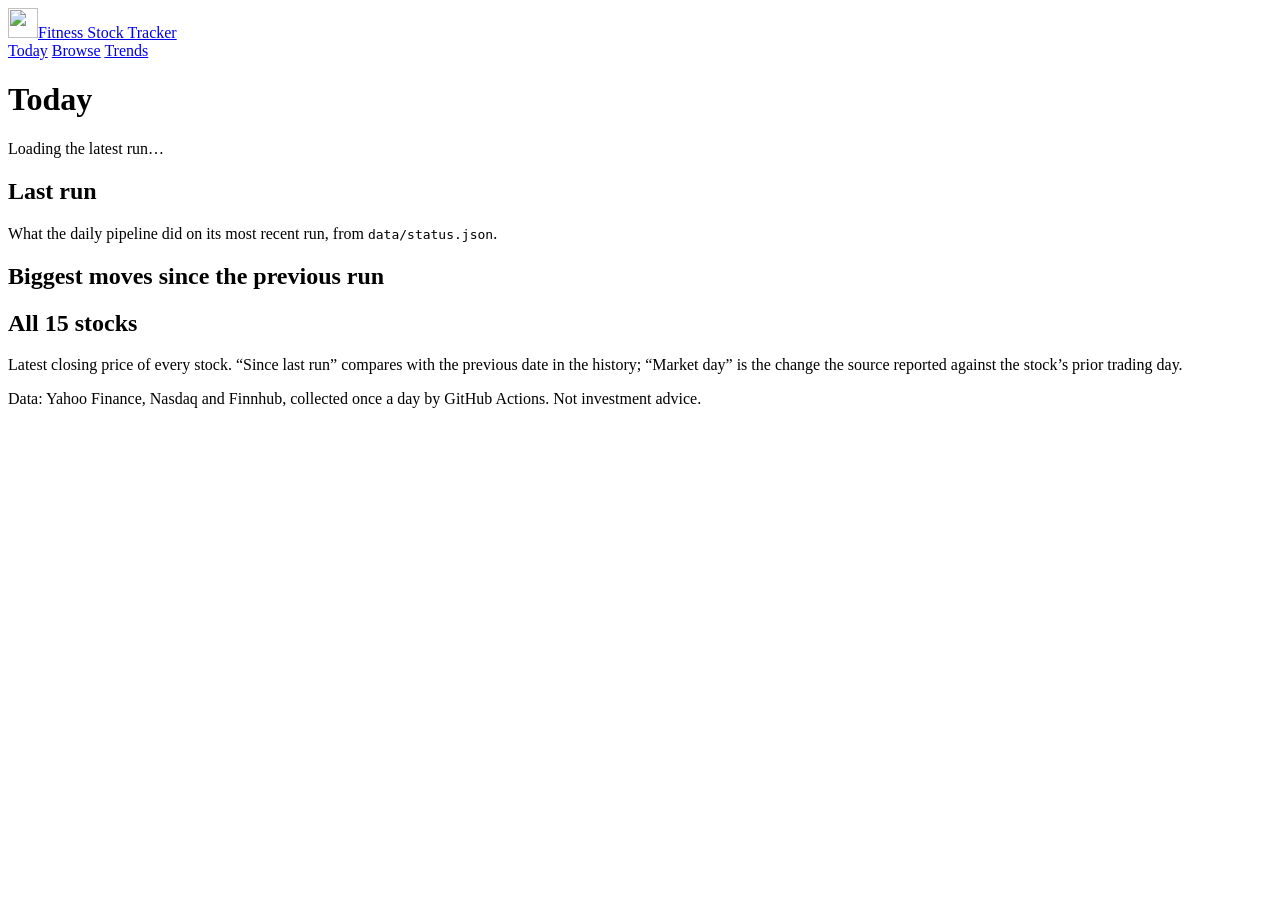
==== index.html @ 605ce611 "Today page: last run, source status, counts, biggest moves, latest values Co-Authored-By: Claude Opu" ====
<!doctype html>
<html lang="en">
<head>
  <meta charset="utf-8">
  <meta name="viewport" content="width=device-width, initial-scale=1">
  <title>Today · Fitness Stock Tracker</title>
  <meta name="description" content="Latest prices and biggest moves for 15 fitness company stocks.">
  <meta name="theme-color" content="#1f5fbf">
  <link rel="manifest" href="manifest.webmanifest">
  <link rel="icon" href="icons/favicon-64.png" type="image/png">
  <link rel="apple-touch-icon" href="icons/apple-touch-icon.png">
  <link rel="stylesheet" href="assets/style.css">
</head>
<body>
  <nav class="nav" aria-label="Main">
    <div class="nav-inner">
      <a class="brand" href="index.html"><img src="icons/icon-192.png" alt="" width="30" height="30"><span>Fitness Stock Tracker</span></a>
      <div class="nav-links">
        <a href="index.html" aria-current="page">Today</a>
        <a href="browse.html">Browse</a>
        <a href="trends.html">Trends</a>
      </div>
    </div>
  </nav>
  <main>
    <div id="offline-notice" class="notice" hidden></div>
    <div class="page-head">
      <div>
        <h1>Today</h1>
        <p id="last-run">Loading the latest run…</p>
      </div>
    </div>

    <section class="scoreboard panel" id="scoreboard" aria-live="polite"></section>

    <section class="section" aria-labelledby="run-h">
      <h2 id="run-h">Last run</h2>
      <p class="lead">What the daily pipeline did on its most recent run, from <code>data/status.json</code>.</p>
      <div class="run-grid">
        <div class="panel stat-list" id="counts"></div>
        <div class="panel" id="sources"></div>
      </div>
    </section>

    <section class="section" aria-labelledby="moves-h">
      <h2 id="moves-h">Biggest moves since the previous run</h2>
      <p class="lead" id="moves-lead"></p>
      <div class="panel table-wrap" id="moves"></div>
    </section>

    <section class="section" aria-labelledby="all-h">
      <h2 id="all-h">All 15 stocks</h2>
      <p class="lead">Latest closing price of every stock. “Since last run” compares with the previous date in the history; “Market day” is the change the source reported against the stock’s prior trading day.</p>
      <div class="panel table-wrap" id="latest"></div>
    </section>

    <p class="footer">Data: Yahoo Finance, Nasdaq and Finnhub, collected once a day by GitHub Actions. Not investment advice.</p>
  </main>
  <script src="assets/app.js"></script>
  <script src="assets/today.js"></script>
</body>
</html>
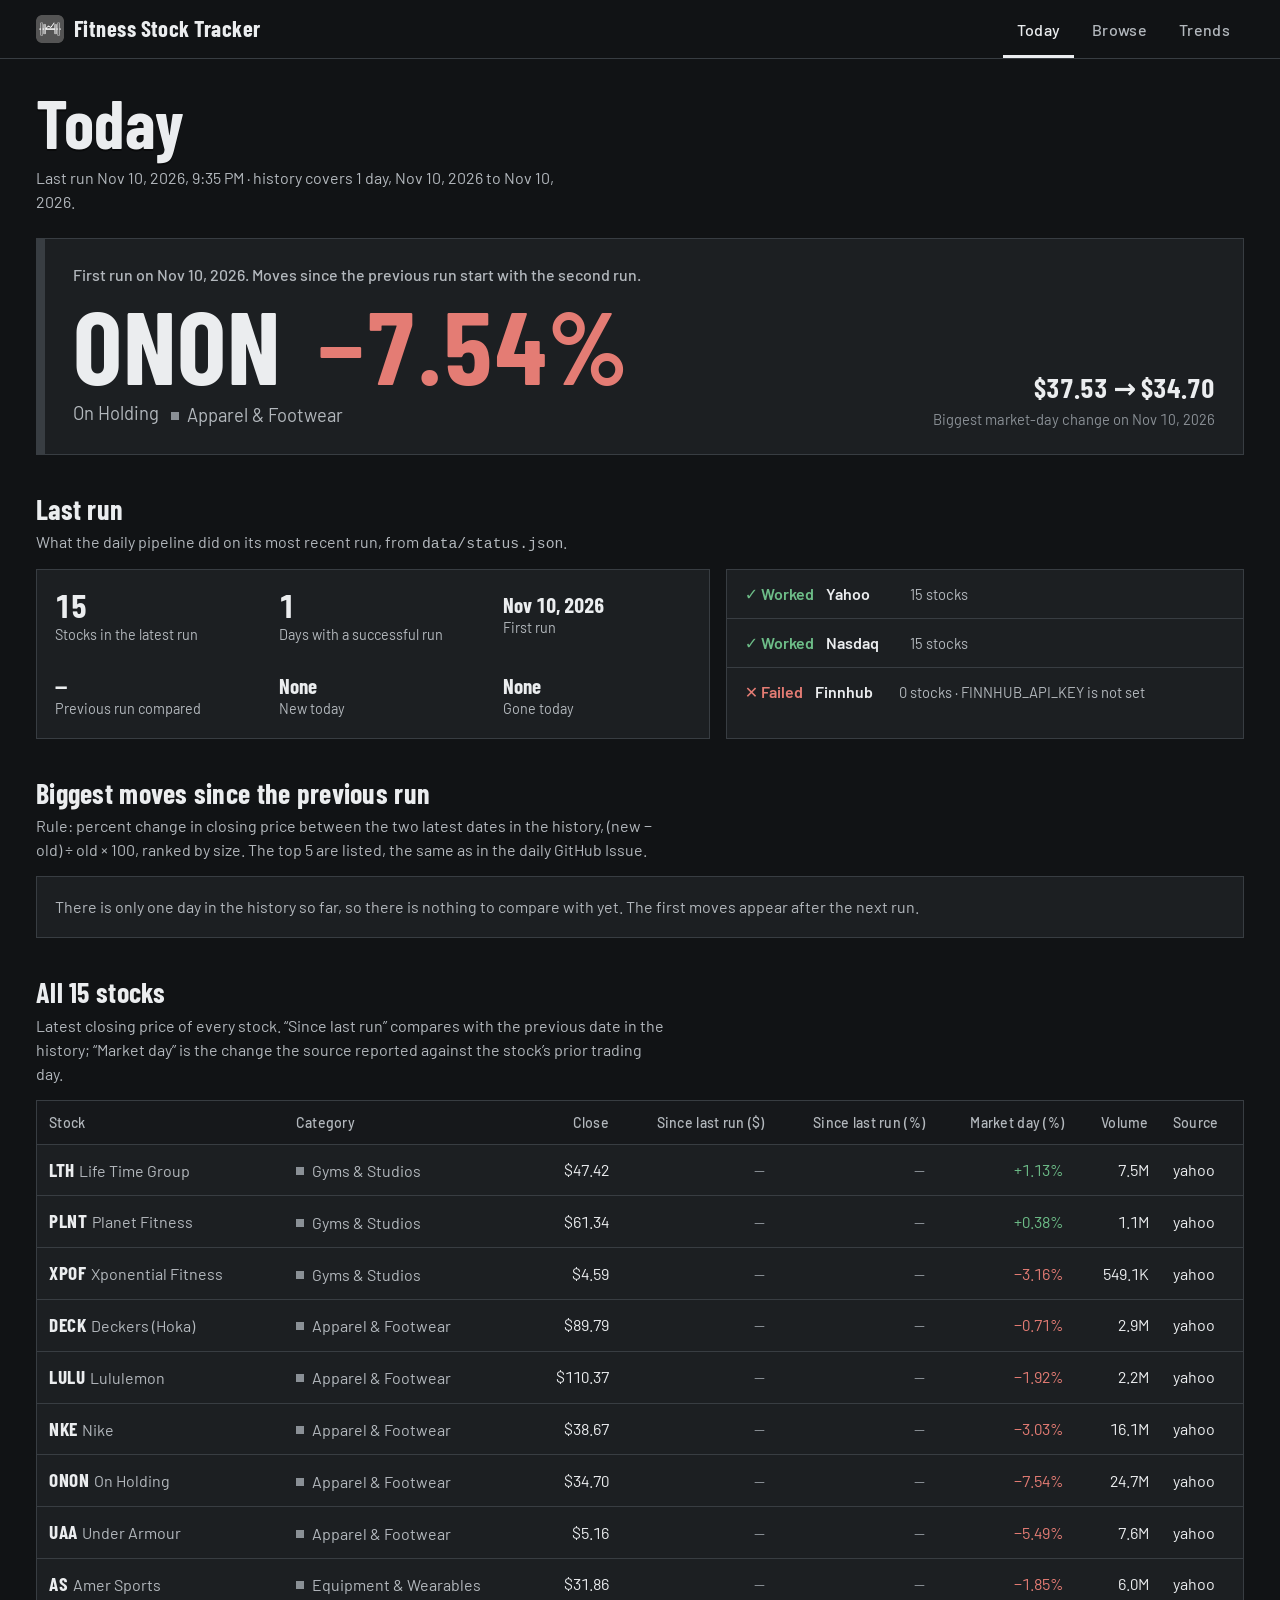
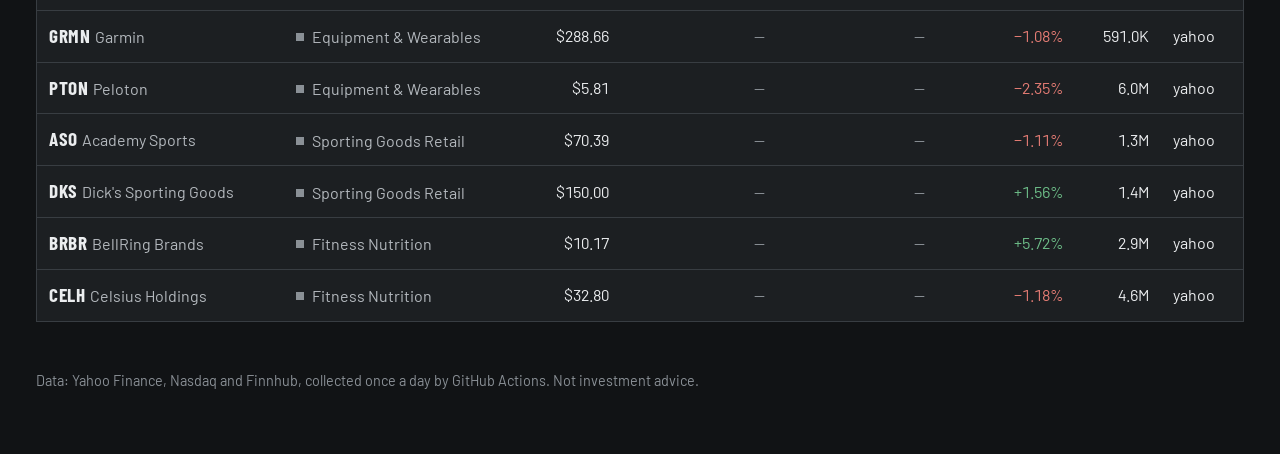
==== commit 0dafd9de: "Industrial theme: brick wall, black iron nav, charcoal panels, color only for gains and losses Co-Au" ====
--- a/index.html
+++ b/index.html
@@ -5,7 +5,7 @@
   <meta name="viewport" content="width=device-width, initial-scale=1">
   <title>Today · Fitness Stock Tracker</title>
   <meta name="description" content="Latest prices and biggest moves for 15 fitness company stocks.">
-  <meta name="theme-color" content="#1f5fbf">
+  <meta name="theme-color" content="#111315">
   <link rel="manifest" href="manifest.webmanifest">
   <link rel="icon" href="icons/favicon-64.png" type="image/png">
   <link rel="apple-touch-icon" href="icons/apple-touch-icon.png">
--- a/assets/style.css
+++ b/assets/style.css
@@ -0,0 +1,330 @@
+/* Fitness Stock Tracker: one stylesheet shared by all three pages.
+   Look: a stock board on the painted gray brick wall of an industrial gym.
+   Neutral iron and charcoal everywhere; color only for gains and losses.
+   Fonts: Barlow Condensed Bold (titles, headings, tickers) and Barlow
+   (everything else), stored in assets/fonts so the site works offline. */
+
+@font-face { font-family: "Barlow"; font-weight: 400; font-display: swap; src: url("fonts/barlow-latin-400-normal.woff2") format("woff2"); }
+@font-face { font-family: "Barlow"; font-weight: 500; font-display: swap; src: url("fonts/barlow-latin-500-normal.woff2") format("woff2"); }
+@font-face { font-family: "Barlow"; font-weight: 600; font-display: swap; src: url("fonts/barlow-latin-600-normal.woff2") format("woff2"); }
+@font-face { font-family: "Barlow Condensed"; font-weight: 600; font-display: swap; src: url("fonts/barlow-condensed-latin-600-normal.woff2") format("woff2"); }
+@font-face { font-family: "Barlow Condensed"; font-weight: 700; font-display: swap; src: url("fonts/barlow-condensed-latin-700-normal.woff2") format("woff2"); }
+
+:root {
+  color-scheme: dark;
+  /* base palette */
+  --page: #111315;      /* near-black page base */
+  --surface: #1c1f22;   /* charcoal stock panels */
+  --surface-2: #16181b; /* table header strip, inputs */
+  --line: #383d42;      /* gunmetal borders */
+  --ink: #ebedef;       /* off-white primary text */
+  --ink-2: #b3b8bd;     /* secondary text */
+  --muted: #8a9096;     /* labels, empty values */
+  --grid: #2a2e32;      /* chart gridlines */
+  /* performance: the only color on the page */
+  --up: #6dbd88;
+  --down: #e47c74;
+  --flat: #8a9096;
+  /* chart bars */
+  --pos-bar: #4f9d6b;
+  --neg-bar: #c8615a;
+  --seq-bar: #8d949a;
+  /* chart line identity by category (Trends chart only) */
+  --cat-gyms: #e66767;
+  --cat-apparel: #3987e5;
+  --cat-equipment: #c98500;
+  --cat-retail: #2f9e44;
+  --cat-nutrition: #9085e9;
+  --focus: #ebedef;
+  --body: "Barlow", system-ui, -apple-system, "Segoe UI", sans-serif;
+  --display: "Barlow Condensed", "Barlow", system-ui, sans-serif;
+  --gap: 16px;
+}
+
+*, *::before, *::after { box-sizing: border-box; }
+html { -webkit-text-size-adjust: 100%; }
+body {
+  margin: 0;
+  color: var(--ink);
+  font: 400 16px/1.5 var(--body);
+  background-color: var(--page);
+  /* painted brick, darkened toward the middle and the bottom so the
+     texture shows most around the title and in the outer margins */
+  background-image:
+    radial-gradient(ellipse 62% 75% at 50% 62%, rgba(17, 19, 21, 0.62), rgba(17, 19, 21, 0) 78%),
+    linear-gradient(to bottom, rgba(17, 19, 21, 0) 0, rgba(17, 19, 21, 0.2) 420px, rgba(17, 19, 21, 0.55) 100%),
+    url("img/brick.svg");
+  background-size: auto, auto, 320px 216px;
+}
+a { color: var(--ink); text-underline-offset: 3px; }
+a:hover { text-decoration-thickness: 2px; }
+:focus-visible { outline: 2px solid var(--focus); outline-offset: 2px; }
+h1, h2, h3 { font-family: var(--display); font-weight: 700; line-height: 1.05; margin: 0; letter-spacing: 0.01em; }
+h1 { font-size: clamp(2.6rem, 6vw, 4.25rem); }
+h2 { font-size: 1.75rem; }
+h3 { font-size: 1.3rem; }
+p { margin: 0; }
+code { font-size: 0.92em; }
+.num, td.n, th.n { font-variant-numeric: tabular-nums lining-nums; }
+.visually-hidden { position: absolute; width: 1px; height: 1px; overflow: hidden; clip: rect(0 0 0 0); white-space: nowrap; }
+
+/* ---------- navigation bar (same on every page) ---------- */
+.nav {
+  position: sticky; top: 0; z-index: 10;
+  background: var(--page);
+  border-bottom: 1px solid var(--line);
+}
+.nav-inner {
+  max-width: 1240px; margin: 0 auto; padding: 0 16px;
+  display: flex; align-items: stretch; gap: 24px; min-height: 58px;
+}
+.brand {
+  display: flex; align-items: center; gap: 10px;
+  font-family: var(--display); font-weight: 700; font-size: 1.4rem; letter-spacing: 0.02em;
+  color: var(--ink); text-decoration: none; white-space: nowrap;
+}
+.brand img { width: 28px; height: 28px; filter: grayscale(1) contrast(1.1); }
+.nav-links { display: flex; gap: 4px; margin-left: auto; }
+.nav-links a {
+  display: flex; align-items: center;
+  font: 500 1rem var(--body); letter-spacing: 0.02em;
+  color: var(--ink-2); text-decoration: none;
+  padding: 0 14px;
+  box-shadow: inset 0 -3px 0 transparent;
+}
+.nav-links a:hover { color: var(--ink); box-shadow: inset 0 -3px 0 var(--line); }
+.nav-links a[aria-current="page"] { color: var(--ink); box-shadow: inset 0 -3px 0 var(--ink); }
+.nav-links a:focus-visible { outline-offset: -4px; }
+@media (max-width: 560px) {
+  .nav-inner { gap: 8px; }
+  .brand span { display: none; }
+  .nav-links a { padding: 0 10px; }
+}
+
+/* ---------- page layout ---------- */
+main { max-width: 1240px; margin: 0 auto; padding: 28px 16px 64px; }
+.page-head { display: flex; flex-wrap: wrap; align-items: end; justify-content: space-between; gap: 8px 24px; margin-bottom: 24px; }
+.page-head h1 { text-shadow: 0 2px 0 rgba(0, 0, 0, 0.45); }
+.page-head p { color: var(--ink-2); max-width: 62ch; margin-top: 8px; }
+.section { margin-top: 40px; }
+.section > h2 { margin-bottom: 6px; }
+.section > .lead { color: var(--ink-2); margin-bottom: 14px; max-width: 70ch; }
+.panel {
+  background: var(--surface);
+  border: 1px solid var(--line);
+}
+.notice {
+  padding: 10px 14px; margin-bottom: 16px;
+  background: var(--surface); border: 1px solid var(--line); border-left: 4px solid var(--ink-2);
+  color: var(--ink-2);
+}
+.notice[hidden] { display: none; }
+.footer { color: var(--muted); font-size: 0.9rem; margin-top: 48px; }
+
+/* ---------- Browse hero: title on the brick, dumbbell opposite ---------- */
+.hero {
+  position: relative;
+  min-height: 232px;
+  display: flex; align-items: flex-end;
+  margin: -28px 0 24px;
+  padding: 40px 0 24px;
+}
+.hero-text { position: relative; z-index: 1; max-width: min(62ch, calc(100% - 400px)); }
+.hero h1 { font-size: clamp(3.4rem, 9vw, 6rem); line-height: 0.9; }
+.hero p { text-shadow: 0 1px 0 rgba(0, 0, 0, 0.6); }
+.dumbbell {
+  position: absolute; right: 0; top: 50%;
+  width: clamp(260px, 32vw, 420px); height: auto;
+  transform: translateY(-46%);
+  filter: drop-shadow(0 8px 6px rgba(0, 0, 0, 0.5));
+  pointer-events: none; user-select: none;
+}
+@media (max-width: 900px) {
+  .hero-text { max-width: calc(100% - 38vw); }
+  .dumbbell { width: 36vw; }
+}
+@media (max-width: 600px) {
+  .hero { min-height: 0; padding-top: 28px; }
+  .hero-text { max-width: none; }
+  .dumbbell { display: none; }
+}
+
+/* ---------- up / down values ---------- */
+.up { color: var(--up); }
+.down { color: var(--down); }
+.flat { color: var(--flat); }
+
+/* ---------- category tag (neutral: color is reserved for performance) ---------- */
+.plate {
+  display: inline-block; width: 8px; height: 8px;
+  margin-right: 8px; vertical-align: 0.05em;
+  background: var(--muted);
+}
+.cat-tag { display: inline-flex; align-items: center; color: var(--ink-2); white-space: nowrap; }
+
+/* ---------- tables ---------- */
+.table-wrap { overflow-x: auto; }
+table { width: 100%; border-collapse: collapse; }
+th, td { padding: 11px 12px; text-align: left; border-bottom: 1px solid var(--line); white-space: nowrap; }
+th { font-weight: 500; color: var(--ink-2); font-size: 0.88rem; letter-spacing: 0.02em; background: var(--surface-2); }
+td.n, th.n { text-align: right; }
+tbody tr:last-child td { border-bottom: 0; }
+tbody tr:hover td { background: #22262a; }
+.ticker { font-family: var(--display); font-weight: 700; font-size: 1.2rem; letter-spacing: 0.03em; color: var(--ink); }
+.company { color: var(--ink-2); }
+th button.sort {
+  all: unset; cursor: pointer; display: inline-flex; gap: 5px; align-items: center;
+}
+th button.sort:hover { color: var(--ink); }
+th button.sort:focus-visible { outline: 2px solid var(--focus); outline-offset: 3px; }
+th[aria-sort="ascending"] .arrow::after { content: "▲"; font-size: 0.65em; }
+th[aria-sort="descending"] .arrow::after { content: "▼"; font-size: 0.65em; }
+th[aria-sort] { color: var(--ink); box-shadow: inset 0 -2px 0 var(--ink); }
+
+/* ---------- form controls ---------- */
+.controls { display: flex; flex-wrap: wrap; gap: 12px 16px; align-items: end; margin-bottom: 16px; }
+.field { display: flex; flex-direction: column; gap: 5px; font-size: 0.88rem; color: var(--ink-2); }
+input[type="search"], input[type="number"], select {
+  font: 400 1rem var(--body); color: var(--ink); background: var(--surface-2);
+  border: 1px solid var(--line); border-radius: 0; padding: 8px 10px; min-height: 42px;
+}
+input::placeholder { color: var(--muted); }
+input[type="search"] { min-width: 220px; }
+input[type="number"] { width: 110px; }
+input:hover, select:hover { border-color: #5a6066; }
+.check { display: inline-flex; align-items: center; gap: 8px; min-height: 42px; color: var(--ink); }
+.check input { width: 18px; height: 18px; accent-color: var(--ink); }
+button.btn {
+  font: 500 0.95rem var(--body); color: var(--ink); background: transparent;
+  border: 1px solid var(--line); border-radius: 0; padding: 8px 14px; min-height: 42px; cursor: pointer;
+}
+button.btn:hover { border-color: var(--ink); }
+
+/* ---------- star button ---------- */
+button.star {
+  all: unset; cursor: pointer; font-size: 1.2rem; line-height: 1; width: 32px; height: 32px;
+  display: inline-grid; place-items: center; color: var(--muted);
+}
+button.star[aria-pressed="true"] { color: var(--ink); }
+button.star:hover { color: var(--ink); background: var(--surface-2); }
+button.star:focus-visible { outline: 2px solid var(--focus); }
+
+/* ---------- details: numbers behind a chart ---------- */
+details.numbers { margin-top: 12px; }
+details.numbers summary { cursor: pointer; color: var(--ink); font-weight: 500; text-decoration: underline; text-underline-offset: 3px; }
+details.numbers table { margin-top: 8px; font-size: 0.92rem; }
+
+/* ---------- charts ---------- */
+.chart-box { position: relative; height: 340px; padding: 12px 12px 8px; }
+@media (max-width: 560px) { .chart-box { height: 280px; } }
+
+/* ---------- Today: scoreboard ---------- */
+.scoreboard {
+  position: relative; overflow: hidden;
+  display: grid; grid-template-columns: 1fr auto; gap: 8px 32px; align-items: end;
+  padding: 24px 28px 24px 36px;
+}
+.scoreboard::before { content: ""; position: absolute; left: 0; top: 0; bottom: 0; width: 8px; background: var(--line); }
+.scoreboard .label { color: var(--ink-2); font-weight: 500; grid-column: 1 / -1; }
+.scoreboard .big {
+  font-family: var(--display); font-weight: 700; line-height: 0.95;
+  font-size: clamp(3.2rem, 11vw, 6.5rem); letter-spacing: 0.01em;
+  display: flex; flex-wrap: wrap; gap: 0 0.35em; align-items: baseline;
+}
+.scoreboard .big .move { font-variant-numeric: tabular-nums; }
+.scoreboard .who { font-size: 1.15rem; margin-top: 6px; }
+.scoreboard .who .company { margin-right: 12px; }
+.scoreboard .side { text-align: right; font-variant-numeric: tabular-nums; }
+.scoreboard .side .from-to { font-family: var(--display); font-weight: 700; font-size: 1.7rem; }
+.scoreboard .side .when { color: var(--muted); font-size: 0.92rem; }
+@media (max-width: 640px) {
+  .scoreboard { grid-template-columns: 1fr; padding: 20px 16px 20px 26px; }
+  .scoreboard .side { text-align: left; }
+}
+
+/* ---------- Today: run status ---------- */
+.run-grid { display: grid; grid-template-columns: 1.3fr 1fr; gap: var(--gap); }
+@media (max-width: 760px) { .run-grid { grid-template-columns: 1fr; } }
+.stat-list { display: grid; grid-template-columns: repeat(3, 1fr); padding: 6px 0; }
+@media (max-width: 480px) { .stat-list { grid-template-columns: repeat(2, 1fr); } }
+.stat { padding: 12px 18px; }
+.stat .v { font-family: var(--display); font-weight: 700; font-size: 2rem; line-height: 1.1; }
+.stat .k { color: var(--ink-2); font-size: 0.9rem; }
+.stat .v.small { font-size: 1.3rem; padding-top: 6px; }
+.source-row { display: flex; gap: 12px; align-items: baseline; padding: 12px 18px; border-bottom: 1px solid var(--line); }
+.source-row:last-child { border-bottom: 0; }
+.source-row .badge { font-weight: 600; white-space: nowrap; }
+.source-row .badge.ok { color: var(--up); }
+.source-row .badge.fail { color: var(--down); }
+.source-row .name { font-weight: 600; text-transform: capitalize; min-width: 72px; }
+.source-row .detail { color: var(--ink-2); font-size: 0.92rem; }
+.empty { padding: 18px; color: var(--ink-2); }
+
+/* ---------- Browse ---------- */
+.filters-panel { padding: 16px; margin-bottom: var(--gap); }
+.filters-panel .controls { margin-bottom: 0; }
+.shortlist { display: flex; flex-wrap: wrap; gap: 8px; align-items: center; padding: 10px 16px; margin-bottom: var(--gap); }
+.shortlist .title { font-family: var(--display); font-weight: 700; font-size: 1.15rem; margin-right: 6px; }
+.shortlist .chip {
+  display: inline-flex; align-items: center; gap: 6px; padding: 3px 4px 3px 10px;
+  border: 1px solid var(--line); background: var(--surface-2); font-variant-numeric: tabular-nums;
+}
+.shortlist .chip button { all: unset; cursor: pointer; padding: 0 6px; color: var(--muted); }
+.shortlist .chip button:hover { color: var(--ink); }
+.shortlist .chip button:focus-visible { outline: 2px solid var(--focus); }
+.result-count { color: var(--ink-2); margin: 0 0 8px; font-size: 0.92rem; }
+
+/* the stock board */
+.board td { font-variant-numeric: tabular-nums lining-nums; }
+.board th, .board td { padding-left: 11px; padding-right: 11px; }
+.board .col-star { width: 44px; min-width: 44px; padding: 0 0 0 8px; }
+.board td.stock { white-space: normal; min-width: 140px; max-width: 200px; }
+.board td.stock .ticker { display: block; line-height: 1.05; }
+.board td.stock .company { display: block; font-size: 0.9rem; line-height: 1.3; margin-top: 2px; }
+.board td.price { font-size: 1.12rem; font-weight: 600; color: var(--ink); }
+.board td.perf { font-weight: 600; }
+.board td.perf.key { font-size: 1.12rem; }
+.board th.split, .board td.split { border-left: 1px solid var(--line); }
+/* keep the ticker in view when the table scrolls sideways */
+.board .col-star, .board td.stock, .board th.col-stock {
+  position: sticky; z-index: 1; background: var(--surface);
+}
+.board .col-star { left: 0; }
+.board td.stock, .board th.col-stock { left: 44px; box-shadow: inset -1px 0 0 var(--line); }
+.board thead .col-star, .board thead th.col-stock { background: var(--surface-2); }
+.board tbody tr:hover td.stock, .board tbody tr:hover .col-star { background: #22262a; }
+@media (max-width: 600px) {
+  th, td { padding: 10px 10px; }
+  .board td.stock { min-width: 118px; max-width: 150px; }
+  .board td.stock .company { font-size: 0.85rem; }
+  .filters-panel { padding: 12px; }
+  input[type="search"] { min-width: 0; width: 100%; }
+  .filters-panel .field:first-child { flex: 1 1 100%; }
+}
+
+/* ---------- Trends ---------- */
+.explorer .panel { padding: 16px 16px 8px; }
+.explorer-controls { margin-bottom: 8px; }
+.quick { display: flex; gap: 8px; flex-wrap: wrap; }
+.item-picker { border: 0; margin: 0 0 4px; padding: 0; display: flex; flex-wrap: wrap; gap: 6px; }
+.pick {
+  display: inline-flex; align-items: center; gap: 8px; cursor: pointer;
+  padding: 5px 10px; border: 1px solid var(--line); font-size: 0.92rem; user-select: none;
+}
+.pick input { position: absolute; opacity: 0; pointer-events: none; }
+.pick svg { flex: none; }
+.pick:has(input:checked) { border-color: var(--ink-2); background: var(--surface-2); font-weight: 600; }
+.pick:has(input:not(:checked)) { color: var(--muted); }
+.pick:has(input:not(:checked)) svg { opacity: 0.35; }
+.pick:has(input:focus-visible) { outline: 2px solid var(--focus); outline-offset: 2px; }
+.chart-note { color: var(--muted); font-size: 0.9rem; padding: 0 4px 8px; }
+.finding { margin-top: 44px; }
+.finding h2 { font-size: clamp(1.6rem, 3.4vw, 2.1rem); max-width: 30ch; }
+.finding .explain { color: var(--ink-2); margin: 10px 0 14px; max-width: 72ch; }
+.finding .how { color: var(--muted); font-size: 0.92rem; margin-top: 6px; max-width: 72ch; }
+.finding .panel { padding: 8px 8px 12px; }
+.finding details.numbers { padding: 0 10px; }
+
+@media (prefers-reduced-motion: reduce) {
+  * { animation: none !important; transition: none !important; }
+}
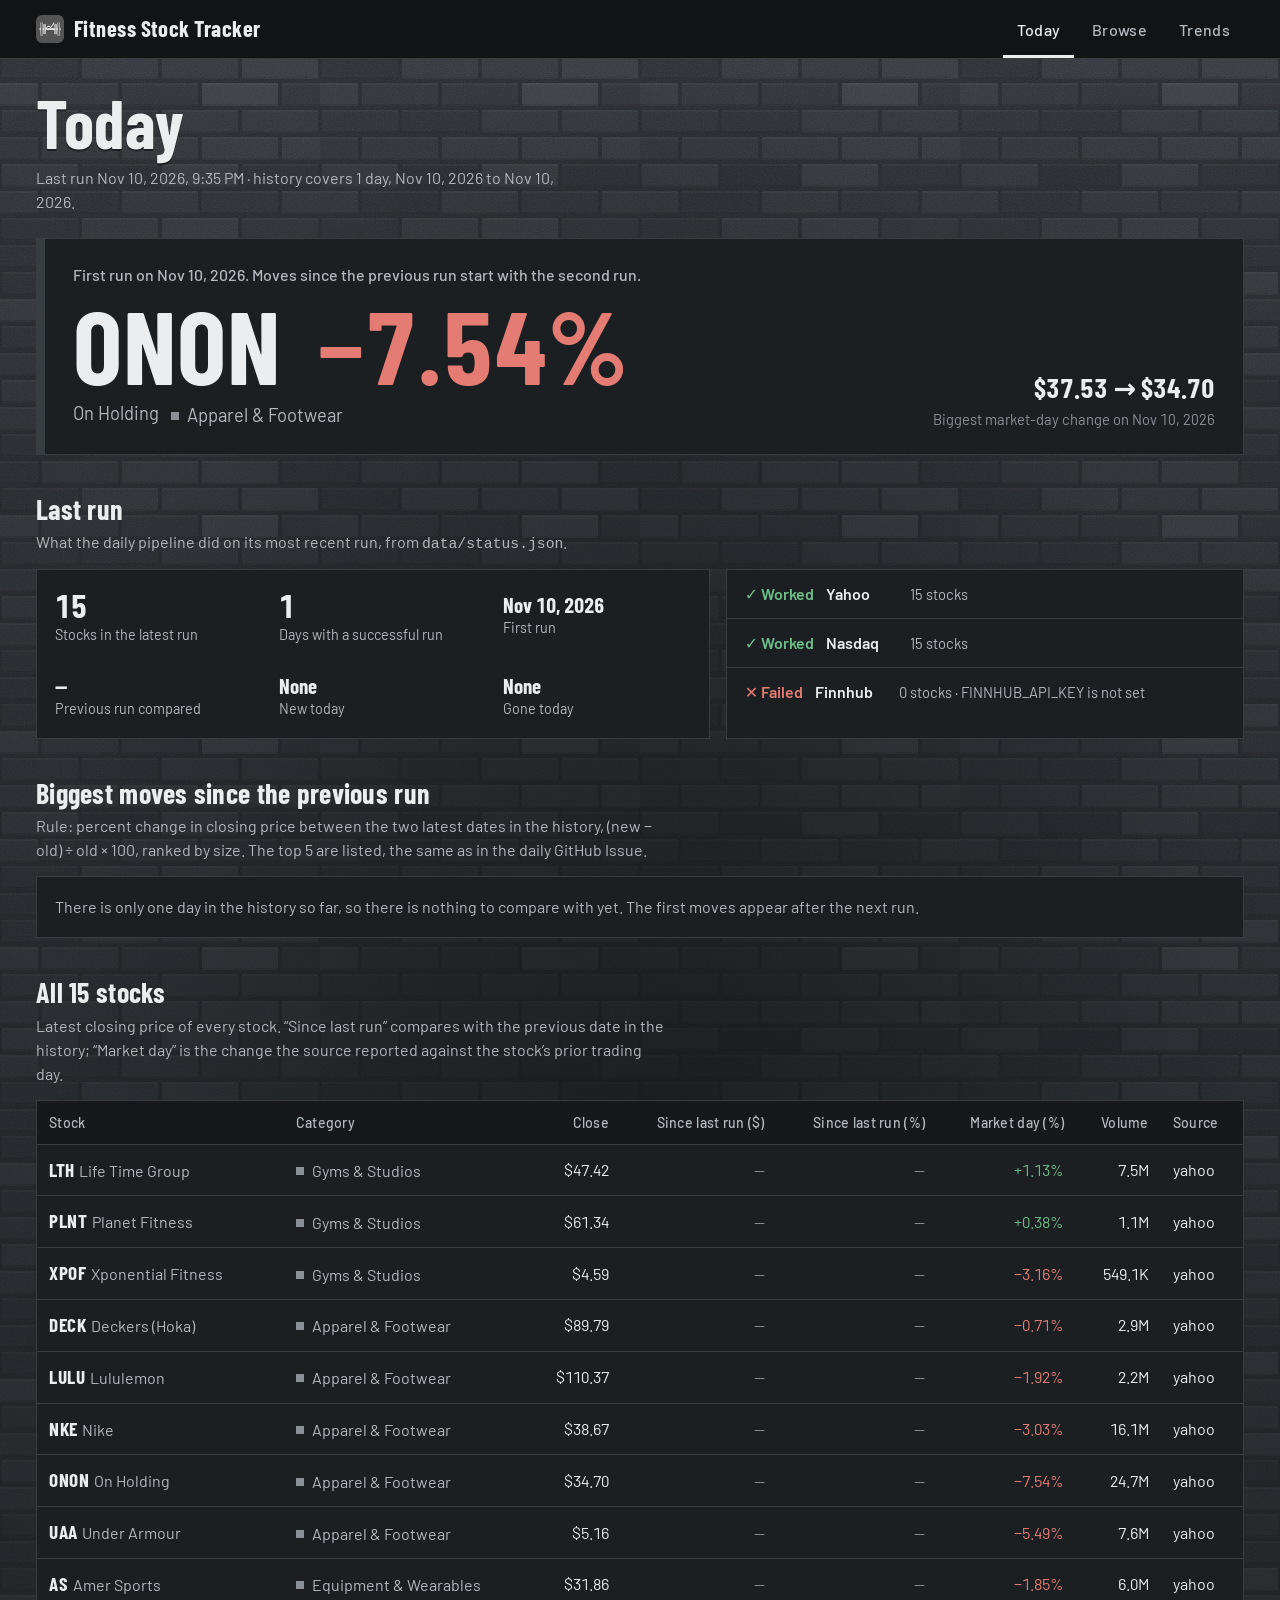
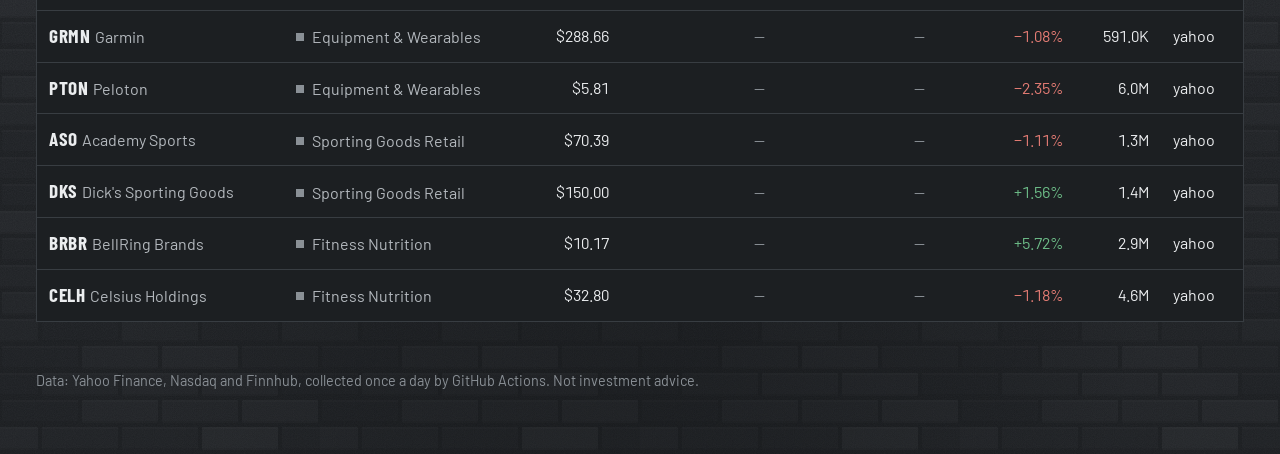
==== commit 5fed748c: "Fix stale styles after updates (versioned CSS/JS, service worker revalidates) and shrink the dumbbel" ====
--- a/index.html
+++ b/index.html
@@ -9,7 +9,7 @@
   <link rel="manifest" href="manifest.webmanifest">
   <link rel="icon" href="icons/favicon-64.png" type="image/png">
   <link rel="apple-touch-icon" href="icons/apple-touch-icon.png">
-  <link rel="stylesheet" href="assets/style.css">
+  <link rel="stylesheet" href="assets/style.css?v=4">
 </head>
 <body>
   <nav class="nav" aria-label="Main">
@@ -56,7 +56,7 @@
 
     <p class="footer">Data: Yahoo Finance, Nasdaq and Finnhub, collected once a day by GitHub Actions. Not investment advice.</p>
   </main>
-  <script src="assets/app.js"></script>
-  <script src="assets/today.js"></script>
+  <script src="assets/app.js?v=4"></script>
+  <script src="assets/today.js?v=4"></script>
 </body>
 </html>
--- a/assets/style.css
+++ b/assets/style.css
@@ -124,24 +124,24 @@
 /* ---------- Browse hero: title on the brick, dumbbell opposite ---------- */
 .hero {
   position: relative;
-  min-height: 232px;
+  min-height: 200px;
   display: flex; align-items: flex-end;
   margin: -28px 0 24px;
   padding: 40px 0 24px;
 }
-.hero-text { position: relative; z-index: 1; max-width: min(62ch, calc(100% - 400px)); }
+.hero-text { position: relative; z-index: 1; max-width: min(62ch, calc(100% - 330px)); }
 .hero h1 { font-size: clamp(3.4rem, 9vw, 6rem); line-height: 0.9; }
 .hero p { text-shadow: 0 1px 0 rgba(0, 0, 0, 0.6); }
 .dumbbell {
   position: absolute; right: 0; top: 50%;
-  width: clamp(260px, 32vw, 420px); height: auto;
+  width: clamp(190px, 23vw, 300px); height: auto;
   transform: translateY(-46%);
   filter: drop-shadow(0 8px 6px rgba(0, 0, 0, 0.5));
   pointer-events: none; user-select: none;
 }
 @media (max-width: 900px) {
-  .hero-text { max-width: calc(100% - 38vw); }
-  .dumbbell { width: 36vw; }
+  .hero-text { max-width: calc(100% - 30vw); }
+  .dumbbell { width: 26vw; }
 }
 @media (max-width: 600px) {
   .hero { min-height: 0; padding-top: 28px; }
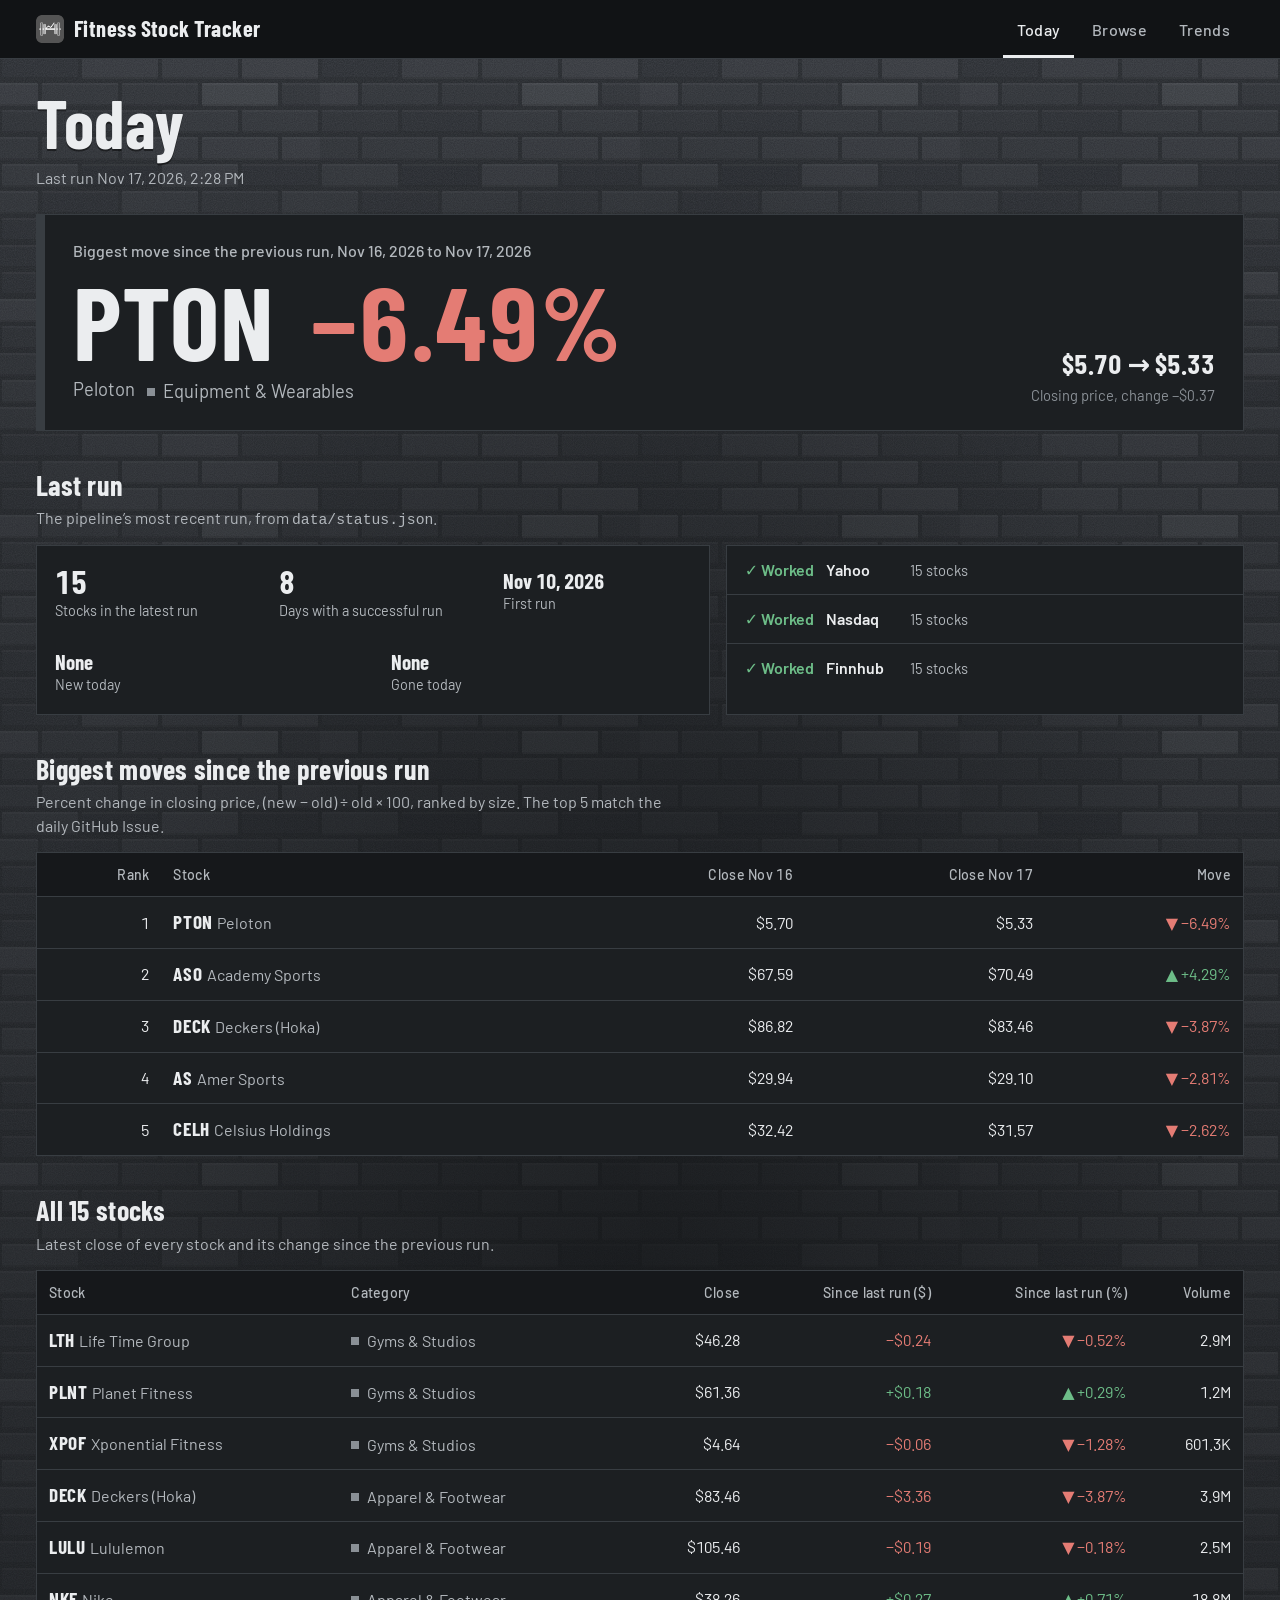
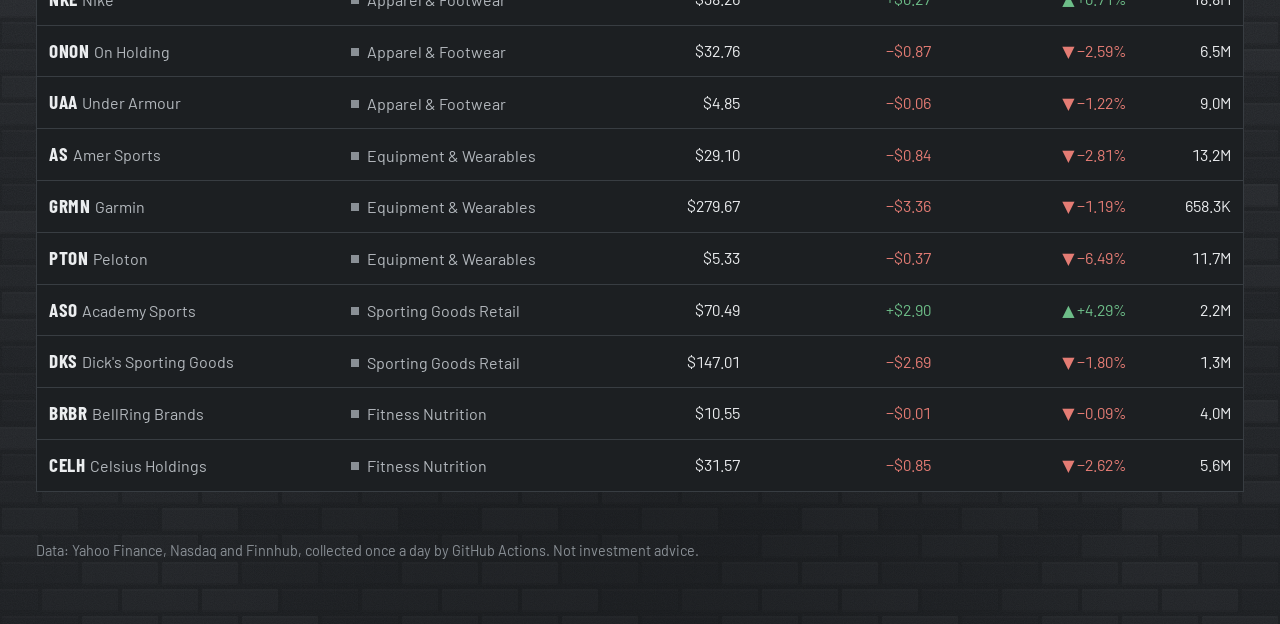
==== commit 9f922376: "Today: drop repeated info (market-day column equals since-last-run on trading days; source column, p" ====
--- a/index.html
+++ b/index.html
@@ -9,7 +9,7 @@
   <link rel="manifest" href="manifest.webmanifest">
   <link rel="icon" href="icons/favicon-64.png" type="image/png">
   <link rel="apple-touch-icon" href="icons/apple-touch-icon.png">
-  <link rel="stylesheet" href="assets/style.css?v=4">
+  <link rel="stylesheet" href="assets/style.css?v=5">
 </head>
 <body>
   <nav class="nav" aria-label="Main">
@@ -35,7 +35,7 @@
 
     <section class="section" aria-labelledby="run-h">
       <h2 id="run-h">Last run</h2>
-      <p class="lead">What the daily pipeline did on its most recent run, from <code>data/status.json</code>.</p>
+      <p class="lead">The pipeline’s most recent run, from <code>data/status.json</code>.</p>
       <div class="run-grid">
         <div class="panel stat-list" id="counts"></div>
         <div class="panel" id="sources"></div>
@@ -50,13 +50,13 @@
 
     <section class="section" aria-labelledby="all-h">
       <h2 id="all-h">All 15 stocks</h2>
-      <p class="lead">Latest closing price of every stock. “Since last run” compares with the previous date in the history; “Market day” is the change the source reported against the stock’s prior trading day.</p>
+      <p class="lead">Latest close of every stock and its change since the previous run.</p>
       <div class="panel table-wrap" id="latest"></div>
     </section>
 
     <p class="footer">Data: Yahoo Finance, Nasdaq and Finnhub, collected once a day by GitHub Actions. Not investment advice.</p>
   </main>
-  <script src="assets/app.js?v=4"></script>
-  <script src="assets/today.js?v=4"></script>
+  <script src="assets/app.js?v=5"></script>
+  <script src="assets/today.js?v=5"></script>
 </body>
 </html>
--- a/assets/style.css
+++ b/assets/style.css
@@ -184,6 +184,7 @@
 /* ---------- form controls ---------- */
 .controls { display: flex; flex-wrap: wrap; gap: 12px 16px; align-items: end; margin-bottom: 16px; }
 .field { display: flex; flex-direction: column; gap: 5px; font-size: 0.88rem; color: var(--ink-2); }
+.field[hidden] { display: none; }
 input[type="search"], input[type="number"], select {
   font: 400 1rem var(--body); color: var(--ink); background: var(--surface-2);
   border: 1px solid var(--line); border-radius: 0; padding: 8px 10px; min-height: 42px;
@@ -245,9 +246,10 @@
 /* ---------- Today: run status ---------- */
 .run-grid { display: grid; grid-template-columns: 1.3fr 1fr; gap: var(--gap); }
 @media (max-width: 760px) { .run-grid { grid-template-columns: 1fr; } }
-.stat-list { display: grid; grid-template-columns: repeat(3, 1fr); padding: 6px 0; }
-@media (max-width: 480px) { .stat-list { grid-template-columns: repeat(2, 1fr); } }
-.stat { padding: 12px 18px; }
+.stat-list { display: grid; grid-template-columns: repeat(6, 1fr); padding: 6px 0; }
+.stat { padding: 12px 18px; grid-column: span 2; }
+.stat:nth-child(n+4) { grid-column: span 3; }  /* 3 on the first row, 2 on the second */
+@media (max-width: 480px) { .stat-list { grid-template-columns: repeat(2, 1fr); } .stat, .stat:nth-child(n+4) { grid-column: auto; } }
 .stat .v { font-family: var(--display); font-weight: 700; font-size: 2rem; line-height: 1.1; }
 .stat .k { color: var(--ink-2); font-size: 0.9rem; }
 .stat .v.small { font-size: 1.3rem; padding-top: 6px; }
